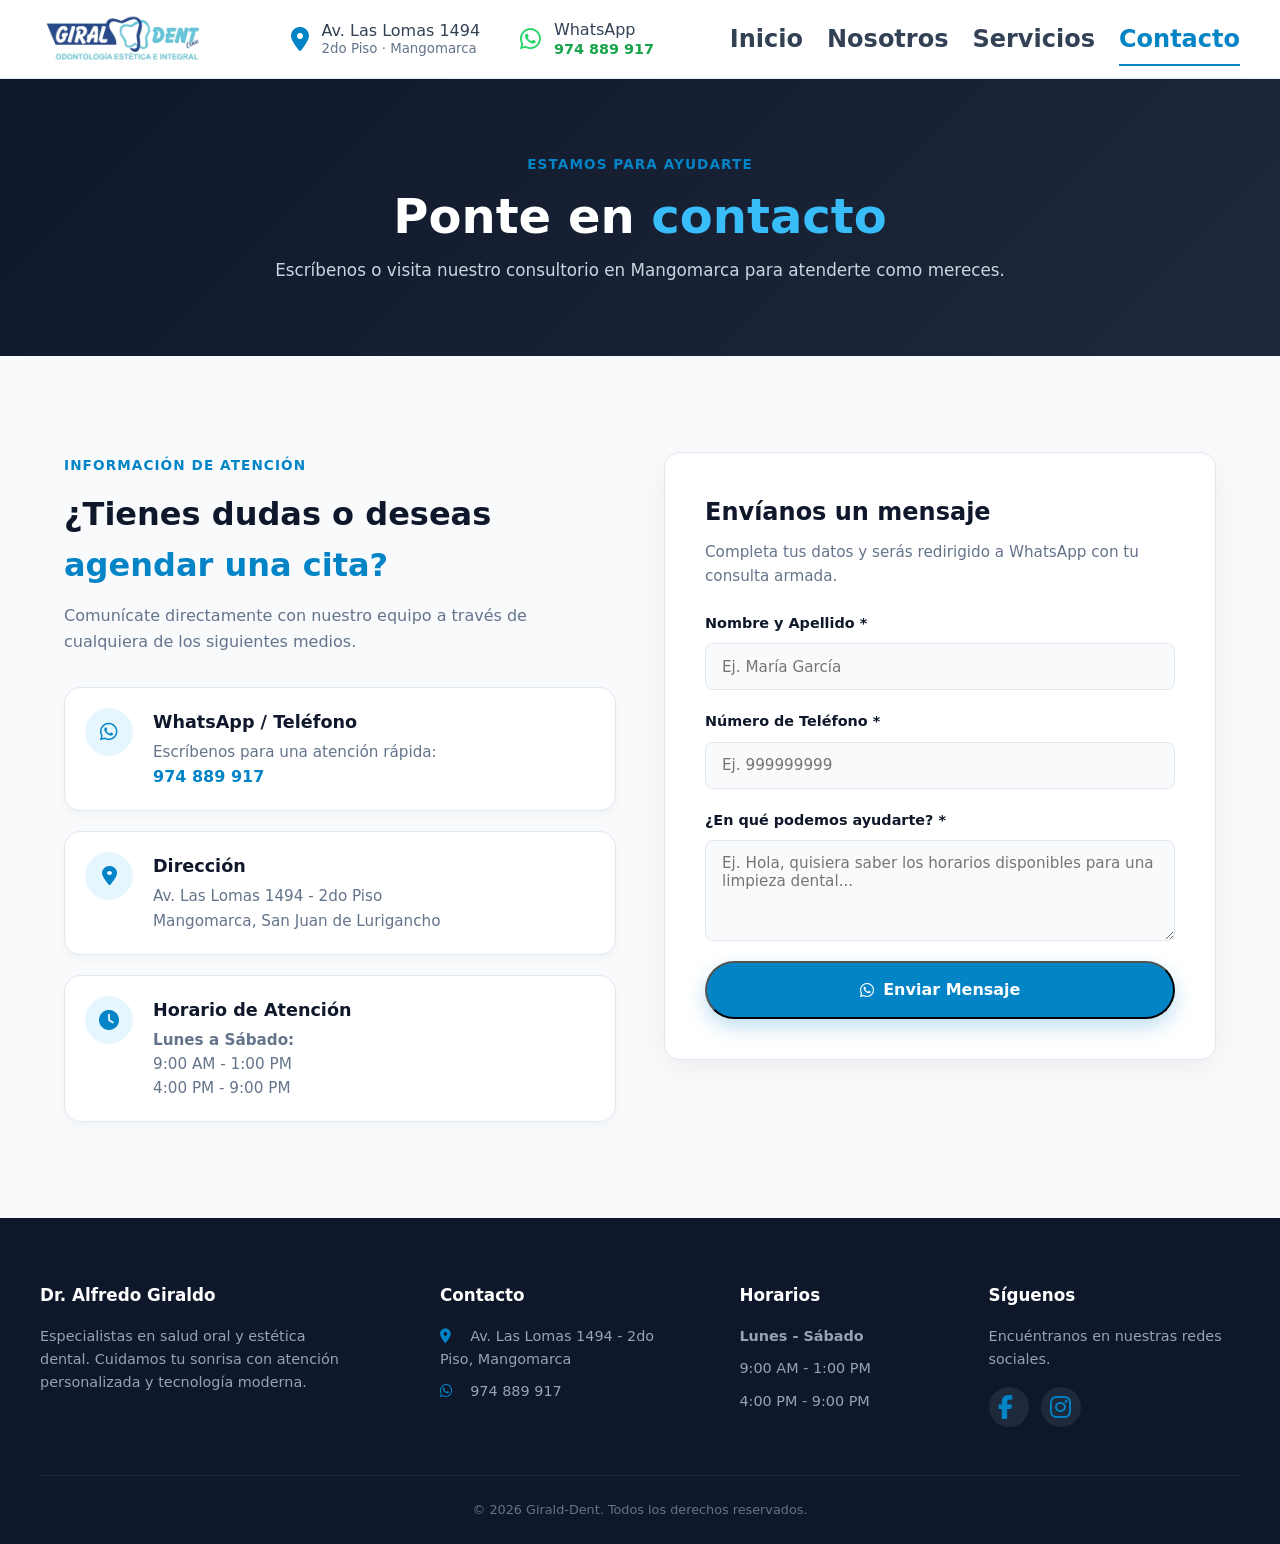
==== contacto.html @ 97fb59e5 "agregar contacto" ====
<!DOCTYPE html>
<html lang="es">
<head>
    <meta charset="UTF-8">
    <meta name="viewport" content="width=device-width, initial-scale=1.0">
    <meta
        name="description"
        content="Girald-Dent - Atención odontológica especializada, tratamientos dentales y estética dental en Mangomarca."
    >
    <title>Girald-Dent | Odontología Especializada</title>
    <link
        rel="stylesheet"
        href="https://cdnjs.cloudflare.com/ajax/libs/font-awesome/6.5.2/css/all.min.css"
    >
    <link rel="stylesheet" href="./css/styles.css">
    <link rel="stylesheet" href="./css/contacto.css">
    
</head>

<body>

<header class="navbar">
    <div class="nav-container">

        <a href="index.html" class="logo">
            <img
                src="./assets/img/logo.jpeg"
                alt="Girald-Dent Odontología"
            >
        </a>

        <div class="nav-contact">

            <a
                href="https://www.google.com/maps/search/?api=1&query=Av.+Las+Lomas+1494+Mangomarca"
                target="_blank"
                rel="noopener noreferrer"
                class="nav-contact-item"
            >
                <i class="fa-solid fa-location-dot"></i>

                <span>
                    Av. Las Lomas 1494
                    <small>2do Piso · Mangomarca</small>
                </span>
            </a>

            <a
                href="https://wa.me/51974889917"
                target="_blank"
                rel="noopener noreferrer"
                class="nav-contact-item whatsapp"
            >
                <i class="fa-brands fa-whatsapp"></i>

                <span>
                    WhatsApp
                    <strong>974 889 917</strong>
                </span>
            </a>

        </div>

        <nav class="nav-menu">
            <a href="index.html">Inicio</a>
            <a href="nosotros.html">Nosotros</a>
            <a href="servicios.html">Servicios</a>
            <a href="contacto.html" class="active">Contacto</a>
        </nav>

        <button
            class="menu-toggle"
            id="menu-toggle"
            aria-label="Abrir menú"
            aria-expanded="false"
        >
            <i class="fa-solid fa-bars"></i>
        </button>

    </div>
</header>

<main id="main-content">

    <!-- BANNER DE PÁGINA -->
    <section class="page-banner">
        <div class="banner-container">
            <span class="section-label">Estamos para ayudarte</span>
            <h1>Ponte en <span>contacto</span></h1>
            <p>Escríbenos o visita nuestro consultorio en Mangomarca para atenderte como mereces.</p>
        </div>
    </section>

    <!-- SECCIÓN DE CONTACTO -->
    <section class="contact-section section">
        <div class="contact-grid">
            
            <!-- COLUMNA IZQUIERDA: INFORMACIÓN DE CONTACTO -->
            <div class="contact-info">
                <span class="section-label">Información de Atención</span>
                <h2>¿Tienes dudas o deseas <span>agendar una cita?</span></h2>
                <p>Comunícate directamente con nuestro equipo a través de cualquiera de los siguientes medios.</p>

                <div class="contact-cards">
                    <div class="contact-card">
                        <div class="contact-icon">
                            <i class="fa-brands fa-whatsapp" aria-hidden="true"></i>
                        </div>
                        <div>
                            <h3>WhatsApp / Teléfono</h3>
                            <p>Escríbenos para una atención rápida:</p>
                            <a href="https://wa.me/51974889917" target="_blank" rel="noopener noreferrer" class="contact-link">974 889 917</a>
                        </div>
                    </div>

                    <div class="contact-card">
                        <div class="contact-icon">
                            <i class="fa-solid fa-location-dot" aria-hidden="true"></i>
                        </div>
                        <div>
                            <h3>Dirección</h3>
                            <p>Av. Las Lomas 1494 - 2do Piso</p>
                            <span class="contact-subtext">Mangomarca, San Juan de Lurigancho</span>
                        </div>
                    </div>

                    <div class="contact-card">
                        <div class="contact-icon">
                            <i class="fa-solid fa-clock" aria-hidden="true"></i>
                        </div>
                        <div>
                            <h3>Horario de Atención</h3>
                            <p><strong>Lunes a Sábado:</strong></p>
                            <p>9:00 AM - 1:00 PM</p>
                            <p>4:00 PM - 9:00 PM</p>
                        </div>
                    </div>
                </div>
            </div>

            <!-- COLUMNA DERECHA: FORMULARIO HACIA WHATSAPP -->
            <div class="contact-form-wrapper">
                <h3>Envíanos un mensaje</h3>
                <p>Completa tus datos y serás redirigido a WhatsApp con tu consulta armada.</p>

                <form id="whatsappForm" class="contact-form">
                    <div class="form-group">
                        <label for="userName">Nombre y Apellido *</label>
                        <input type="text" id="userName" name="userName" placeholder="Ej. María García" required>
                    </div>

                    <div class="form-group">
                        <label for="userPhone">Número de Teléfono *</label>
                        <input type="tel" id="userPhone" name="userPhone" placeholder="Ej. 999999999" required>
                    </div>

                    <div class="form-group">
                        <label for="userMessage">¿En qué podemos ayudarte? *</label>
                        <textarea id="userMessage" name="userMessage" rows="4" placeholder="Ej. Hola, quisiera saber los horarios disponibles para una limpieza dental..." required></textarea>
                    </div>

                    <button type="submit" class="btn btn-primary btn-block">
                        <i class="fa-brands fa-whatsapp" aria-hidden="true"></i>
                        Enviar Mensaje
                    </button>
                </form>
            </div>

        </div>
    </section>

</main>

<!-- =========================================================
     FOOTER
========================================================= -->

<footer class="footer">

    <div class="footer-container">


        <div class="footer-col footer-brand">

            <h3>Dr. Alfredo Giraldo</h3>

            <p>
                Especialistas en salud oral y estética dental.
                Cuidamos tu sonrisa con atención personalizada
                y tecnología moderna.
            </p>

        </div>


        <div class="footer-col">

            <h3>Contacto</h3>

            <a
                href="https://www.google.com/maps/search/?api=1&query=Av.+Las+Lomas+1494+Mangomarca"
                target="_blank"
                rel="noopener noreferrer"
            >
                <i class="fa-solid fa-location-dot"></i>
                Av. Las Lomas 1494 - 2do Piso, Mangomarca
            </a>

            <a
                href="https://wa.me/51974889917"
                target="_blank"
                rel="noopener noreferrer"
            >
                <i class="fa-brands fa-whatsapp"></i>
                 974 889 917
            </a>

        </div>


        <div class="footer-col">

            <h3>Horarios</h3>

            <p>
                <strong>Lunes - Sábado</strong>
            </p>

            <p>9:00 AM - 1:00 PM</p>
            <p>4:00 PM - 9:00 PM</p>

        </div>


        <div class="footer-col">

            <h3>Síguenos</h3>

            <p>
                Encuéntranos en nuestras redes sociales.
            </p>

            <div class="social-links">

                <a
                    href="https://www.facebook.com/Giraldentclinic"
                    target="_blank"
                    rel="noopener noreferrer"
                    aria-label="Facebook"
                >
                    <i class="fa-brands fa-facebook-f"></i>
                </a>

                <a
                    href="https://www.instagram.com/giral_dent/"
                    target="_blank"
                    rel="noopener noreferrer"
                    aria-label="Instagram"
                >
                    <i class="fa-brands fa-instagram"></i>
                </a>

            </div>

        </div>

    </div>


    <div class="footer-bottom">

        <p>
            © 2026 Girald-Dent. Todos los derechos reservados.
        </p>

    </div>

</footer>


<script src="./js/script.js"></script>

</body>
</html>
---- css/styles.css ----
/* =========================================================
   RESET
========================================================= */

* {
    margin: 0;
    padding: 0;
    box-sizing: border-box;
}

html {
    scroll-behavior: smooth;
}

body {
    font-family: "Segoe UI", system-ui, -apple-system, sans-serif;
    background: #f8fafc;
    color: #334155;
    line-height: 1.6;
}

img {
    width: 100%;
    display: block;
}

a {
    color: inherit;
    text-decoration: none;
}

button {
    font: inherit;
}


/* =========================================================
   VARIABLES
========================================================= */

:root {
    --primary: #0284c7;
    --primary-dark: #0369a1;
    --primary-light: #e0f2fe;

    --dark: #0f172a;
    --text: #334155;
    --muted: #64748b;

    --white: #ffffff;
    --background: #f8fafc;
    --border: #e2e8f0;

    --success: #16a34a;

    --radius: 16px;
    --transition: 0.3s ease;
}


/* =========================================================
   UTILIDADES
========================================================= */

.section {
    max-width: 1200px;
    margin: 0 auto;
    padding: 6rem 1.5rem;
}

.section-heading {
    max-width: 680px;
    margin: 0 auto 3.5rem;
    text-align: center;
}

.section-label {
    display: inline-block;
    color: var(--primary);
    font-size: 0.85rem;
    font-weight: 800;
    letter-spacing: 0.08em;
    text-transform: uppercase;
    margin-bottom: 0.75rem;
}

.section-heading h2,
.doctor-content h2,
.cta h2 {
    color: var(--dark);
    font-size: 2.5rem;
    line-height: 1.2;
    margin-bottom: 1rem;
}

.section-heading h2 span,
.doctor-content h2 span,
.cta h2 span {
    color: var(--primary);
}

.section-heading p {
    color: var(--muted);
    font-size: 1rem;
}


/* =========================================================
   NAVBAR
========================================================= */

.navbar {
    position: sticky;
    top: 0;
    z-index: 1000;

    background: rgba(255, 255, 255, 0.96);
    backdrop-filter: blur(12px);

    border-bottom: 1px solid var(--border);
}

.nav-container {
    max-width: 1400px;
    min-height: 78px;

    margin: 0 auto;
    padding: 0 2.5rem;

    display: flex;
    align-items: center;
    justify-content: space-between;

    gap: 2rem;
}

.logo {
    flex-shrink: 0;
}

.logo img {
    width: 175px;
    height: auto;
}


/* Contacto */

.nav-contact {
    display: flex;
    align-items: center;
    gap: 2.5rem;
}

.nav-contact-item {
    display: flex;
    align-items: center;
    gap: 0.8rem;

    font-size: 0.88 rem;
    color: var(--text);
}

.nav-contact-item > i {
    color: var(--primary);
    font-size: 1.5rem;
}

.nav-contact-item span {
    display: flex;
    flex-direction: column;
    line-height: 1.25;
}

.nav-contact-item small {
    color: var(--muted);
}

.nav-contact-item.whatsapp > i {
    color: #25d366;
}

.nav-contact-item.whatsapp strong {
    color: var(--success);
    font-size: 0.9rem;
}


/* Menu */

.nav-menu {
    display: flex;
    align-items: center;
    gap: 1.5rem;
}

.nav-menu a {
    position: relative;

    color: var(--text);
    font-weight: 600;
    font-size: 1.5rem;

    transition: color var(--transition);
}

.nav-menu a::after {
    content: "";

    position: absolute;
    left: 0;
    bottom: -8px;

    width: 0;
    height: 2px;

    background: var(--primary);

    transition: width var(--transition);
}

.nav-menu a:hover,
.nav-menu a.active {
    color: var(--primary);
}

.nav-menu a:hover::after,
.nav-menu a.active::after {
    width: 100%;
}


/* Hamburguesa */

.menu-toggle {
    display: none;

    border: none;
    background: transparent;

    color: var(--dark);
    font-size: 1.5rem;

    cursor: pointer;
}


/* =========================================================
   BOTONES
========================================================= */

.btn {
    display: inline-flex;
    align-items: center;
    justify-content: center;
    gap: 0.6rem;

    padding: 0.85rem 1.5rem;

    border-radius: 50px;

    font-weight: 700;

    transition: all var(--transition);
}

.btn-primary {
    background: var(--primary);
    color: var(--white);

    box-shadow: 0 8px 20px rgba(2, 132, 199, 0.25);
}

.btn-primary:hover {
    background: var(--primary-dark);
    transform: translateY(-2px);
}

.btn-secondary {
    color: var(--white);
    border: 1px solid rgba(255, 255, 255, 0.45);
    background: rgba(255, 255, 255, 0.12);
    backdrop-filter: blur(8px);
}

.btn-secondary:hover {
    background: var(--white);
    color: var(--dark);
}

.btn-white {
    background: var(--white);
    color: var(--primary);
}

.btn-white:hover {
    transform: translateY(-2px);
    box-shadow: 0 10px 25px rgba(0, 0, 0, 0.15);
}


/* =========================================================
   HERO
========================================================= */

.hero {
    position: relative;

    min-height: 650px;

    display: flex;
    align-items: center;

    background-image: url("../assets/img/hero.jpeg");
    background-size: cover;
    background-position: center;
}

.hero-overlay {
    position: absolute;
    inset: 0;

    background:
        linear-gradient(
            90deg,
            rgba(15, 23, 42, 0.94) 0%,
            rgba(15, 23, 42, 0.82) 45%,
            rgba(2, 132, 199, 0.45) 100%
        );
}

.hero-container {
    position: relative;
    z-index: 2;

    width: 100%;
    max-width: 1200px;

    margin: 0 auto;
    padding: 5rem 1.5rem;

    display: grid;
    grid-template-columns: 1fr 0.9fr;

    align-items: center;
    gap: 4rem;
}


/* Hero texto */

.hero-content {
    max-width: 600px;
}

.hero-badge {
    display: inline-flex;
    align-items: center;
    gap: 0.5rem;

    padding: 0.5rem 0.9rem;

    margin-bottom: 1.25rem;

    border: 1px solid rgba(255, 255, 255, 0.25);
    border-radius: 50px;

    color: #bae6fd;

    background: rgba(255, 255, 255, 0.08);

    font-size: 0.75rem;
    font-weight: 700;
    letter-spacing: 0.08em;
}

.hero-content h1 {
    color: var(--white);

    font-size: clamp(2.5rem, 5vw, 4rem);
    line-height: 1.1;

    margin-bottom: 1.5rem;
}

.hero-content h1 span {
    color: #38bdf8;
}

.hero-content > p {
    max-width: 560px;

    color: #e2e8f0;

    font-size: 1.1rem;

    margin-bottom: 2rem;
}

.hero-buttons {
    display: flex;
    flex-wrap: wrap;
    gap: 1rem;
}

.hero-trust {
    display: flex;
    flex-wrap: wrap;
    gap: 1.5rem;

    margin-top: 2rem;

    color: #cbd5e1;

    font-size: 0.9rem;
}

.hero-trust div {
    display: flex;
    align-items: center;
    gap: 0.45rem;
}

.hero-trust i {
    color: #38bdf8;
}


/* Imagen */

.hero-image {
    display: flex;
    justify-content: center;
}

.hero-image-card {
    position: relative;

    width: 100%;
    max-width: 500px;
}

.hero-image-card img {
    height: 500px;

    object-fit: cover;

    border-radius: 24px;

    border: 4px solid rgba(255, 255, 255, 0.2);

    box-shadow: 0 25px 50px rgba(0, 0, 0, 0.3);
}

.hero-image-info {
    position: absolute;

    left: 20px;
    right: 20px;
    bottom: 20px;

    display: flex;
    align-items: center;
    gap: 0.8rem;

    padding: 1rem;

    border-radius: 14px;

    color: var(--white);

    background: rgba(15, 23, 42, 0.82);
    backdrop-filter: blur(10px);
}

.hero-image-info > i {
    color: #38bdf8;
    font-size: 1.5rem;
}

.hero-image-info div {
    display: flex;
    flex-direction: column;
}

.hero-image-info strong {
    font-size: 0.9rem;
}

.hero-image-info span {
    color: #cbd5e1;
    font-size: 0.75rem;
}


/* =========================================================
   FEATURES
========================================================= */

.features {
    padding-bottom: 2rem;
}

.features-grid {
    display: grid;

    grid-template-columns: repeat(3, 1fr);

    gap: 1.5rem;
}

.feature-card {
    padding: 2rem;

    background: var(--white);

    border: 1px solid var(--border);
    border-radius: var(--radius);

    transition: all var(--transition);
}

.feature-card:hover {
    transform: translateY(-6px);

    border-color: #bae6fd;

    box-shadow: 0 15px 30px rgba(15, 23, 42, 0.08);
}

.feature-icon {
    width: 58px;
    height: 58px;

    display: flex;
    align-items: center;
    justify-content: center;

    margin-bottom: 1.25rem;

    border-radius: 14px;

    background: var(--primary-light);
    color: var(--primary);

    font-size: 1.5rem;

    transition: all var(--transition);
}

.feature-card:hover .feature-icon {
    background: var(--primary);
    color: var(--white);
}

.feature-card h3 {
    color: var(--dark);

    font-size: 1.2rem;

    margin-bottom: 0.6rem;
}

.feature-card p {
    color: var(--muted);
    font-size: 0.95rem;
}


/* =========================================================
   TRATAMIENTOS
========================================================= */

.treatments {
    background: var(--white);
    max-width: none;

    padding-left: max(1.5rem, calc((100vw - 1200px) / 2));
    padding-right: max(1.5rem, calc((100vw - 1200px) / 2));
}

.treatments-grid {
    display: grid;

    grid-template-columns: repeat(2, 1fr);

    gap: 1.25rem;
}

.treatment-card {
    display: flex;
    gap: 1.25rem;

    padding: 1.75rem;

    border: 1px solid var(--border);
    border-radius: var(--radius);

    transition: all var(--transition);
}

.treatment-card:hover {
    border-color: #bae6fd;
    transform: translateY(-4px);

    box-shadow: 0 12px 25px rgba(15, 23, 42, 0.06);
}

.treatment-icon {
    flex-shrink: 0;

    width: 55px;
    height: 55px;

    display: flex;
    align-items: center;
    justify-content: center;

    border-radius: 14px;

    background: var(--primary-light);
    color: var(--primary);

    font-size: 1.3rem;
}

.treatment-card h3 {
    color: var(--dark);
    margin-bottom: 0.4rem;
}

.treatment-card p {
    color: var(--muted);
    font-size: 0.9rem;

    margin-bottom: 0.8rem;
}

.treatment-card a {
    display: inline-flex;
    align-items: center;
    gap: 0.4rem;

    color: var(--primary);

    font-size: 0.85rem;
    font-weight: 700;
}

.treatment-card a:hover {
    color: var(--primary-dark);
}


/* =========================================================
   DOCTOR
========================================================= */

.doctor {
    background: var(--background);
    max-width: none;

    padding-left: max(1.5rem, calc((100vw - 1200px) / 2));
    padding-right: max(1.5rem, calc((100vw - 1200px) / 2));
}

.doctor-container {
    display: grid;

    grid-template-columns: 0.9fr 1fr;

    align-items: center;

    gap: 5rem;

    max-width: 1200px;
    margin: 0 auto;
}

.doctor-image img {
    height: 500px;

    object-fit: cover;

    border-radius: 24px;

    box-shadow: 0 20px 40px rgba(15, 23, 42, 0.12);
}

.doctor-content h2 {
    font-size: 3rem;
}

.doctor-intro {
    color: var(--muted);

    font-size: 1.05rem;

    margin-bottom: 1.5rem;
}

.doctor-features {
    display: flex;
    flex-direction: column;
    gap: 0.8rem;

    margin-bottom: 2rem;
}

.doctor-features div {
    display: flex;
    align-items: center;
    gap: 0.6rem;

    color: var(--text);

    font-weight: 600;
}

.doctor-features i {
    color: var(--success);
}


/* =========================================================
   CTA
========================================================= */

.cta {
    background:
        linear-gradient(
            135deg,
            var(--primary-dark),
            var(--primary)
        );

    color: var(--white);

    padding: 4rem 1.5rem;
}

.cta-container {
    max-width: 1200px;

    margin: 0 auto;

    display: flex;
    align-items: center;
    justify-content: space-between;

    gap: 2rem;
}

.cta .section-label {
    color: #bae6fd;
}

.cta h2 {
    color: var(--white);
    margin-bottom: 0.75rem;
}

.cta h2 span {
    color: #bae6fd;
}

.cta p {
    color: #e0f2fe;
}

/* =========================================================
   PÁGINAS INTERNAS (BANNER)
========================================================= */

.page-banner {
    background: linear-gradient(135deg, var(--dark) 0%, #1e293b 100%);
    color: var(--white);
    padding: 4.5rem 1.5rem;
    text-align: center;
}

.banner-container {
    max-width: 800px;
    margin: 0 auto;
}

.page-banner h1 {
    font-size: clamp(2rem, 4vw, 3rem);
    line-height: 1.2;
    margin-bottom: 0.75rem;
}

.page-banner h1 span {
    color: #38bdf8;
}

.page-banner p {
    color: #cbd5e1;
    font-size: 1.05rem;
}

/* =========================================================
   FOOTER
========================================================= */

.footer {
    background: var(--dark);

    color: #94a3b8;

    padding: 4rem 1.5rem 1.5rem;
}

.footer-container {
    max-width: 1200px;

    margin: 0 auto 3rem;

    display: grid;

    grid-template-columns: 1.4fr 1fr 0.8fr 1fr;

    gap: 3rem;
}

.footer-col h3 {
    color: var(--white);

    font-size: 1.05rem;

    margin-bottom: 1rem;
}

.footer-col p,
.footer-col a {
    display: block;

    color: #94a3b8;

    font-size: 0.9rem;

    line-height: 1.6;

    margin-bottom: 0.6rem;
}

.footer-col a {
    transition: color var(--transition);
}

.footer-col a:hover {
    color: var(--white);
}

.footer-col a i {
    width: 20px;

    color: var(--primary);

    margin-right: 0.35rem;
}

.footer-brand p {
    max-width: 320px;
}


/* Redes */

.social-links {
    display: flex;
    gap: 0.75rem;

    margin-top: 1rem;
}

.social-links a {
    width: 40px;
    height: 40px;

    display: flex;
    align-items: center;
    justify-content: center;

    margin: 0;

    font-size: 1.5rem;

    padding-left: 4px;

    border-radius: 50%;

    background: #1e293b;
    color: var(--white);

    transition: all var(--transition);
}

.social-links a:hover {
    transform: translateY(-3px);
}


/* Footer bottom */

.footer-bottom {
    max-width: 1200px;

    margin: 0 auto;

    padding-top: 1.5rem;

    border-top: 1px solid #1e293b;

    text-align: center;

    color: #64748b;

    font-size: 0.8rem;
}


/* =========================================================
   TABLET
========================================================= */

@media (max-width: 1050px) {

    .nav-contact {
        display: none;
    }

    .nav-menu {
        margin-left: auto;
    }

    .hero-container {
        gap: 2.5rem;
    }

    .hero-content h1 {
        font-size: 3rem;
    }

    .footer-container {
        grid-template-columns: repeat(2, 1fr);
    }
}


/* =========================================================
   TABLET / MOBILE
========================================================= */

@media (max-width: 768px) {

    .section {
        padding-top: 4.5rem;
        padding-bottom: 4.5rem;
    }

    .section-heading h2 {
        font-size: 2rem;
    }


    /* NAVBAR */

    .nav-container {
        min-height: 70px;
    }

    .logo img {
        width: 150px;
    }

    .nav-menu {
        position: absolute;

        top: 70px;
        left: 0;
        right: 0;

        display: none;
        flex-direction: column;

        align-items: stretch;

        padding: 1rem 1.5rem;

        background: var(--white);

        border-bottom: 1px solid var(--border);

        box-shadow: 0 10px 25px rgba(15, 23, 42, 0.08);
    }

    .nav-menu.active {
        display: flex;
    }

    .nav-menu a {
        padding: 0.75rem 0;

        border-bottom: 1px solid var(--border);
    }

    .nav-menu a:last-child {
        border-bottom: none;
    }

    .nav-menu a::after {
        display: none;
    }

    .menu-toggle {
        display: block;
    }


    /* HERO */

    .hero {
        min-height: auto;
    }

    .hero-container {
        grid-template-columns: 1fr;

        padding-top: 4rem;
        padding-bottom: 4rem;
    }

    .hero-content {
        max-width: none;
    }

    .hero-content h1 {
        font-size: 2.7rem;
    }

    .hero-image-card {
        max-width: 600px;
    }

    .hero-image-card img {
        height: 400px;
    }


    /* FEATURES */

    .features-grid {
        grid-template-columns: 1fr;
    }


    /* TREATMENTS */

    .treatments-grid {
        grid-template-columns: 1fr;
    }


    /* DOCTOR */

    .doctor-container {
        grid-template-columns: 1fr;

        gap: 3rem;
    }

    .doctor-image img {
        height: 400px;
    }

    .doctor-content h2 {
        font-size: 2.5rem;
    }


    /* CTA */

    .cta-container {
        flex-direction: column;

        align-items: flex-start;
    }

}


/* =========================================================
   MOBILE
========================================================= */

@media (max-width: 480px) {

    .section {
        padding-left: 1rem;
        padding-right: 1rem;
    }

    .hero-container {
        padding-left: 1rem;
        padding-right: 1rem;
    }

    .hero-content h1 {
        font-size: 2.25rem;
    }

    .hero-content > p {
        font-size: 1rem;
    }

    .hero-buttons {
        flex-direction: column;
    }

    .hero-buttons .btn {
        width: 100%;
    }

    .hero-trust {
        flex-direction: column;
        gap: 0.7rem;
    }

    .hero-image-card img {
        height: 330px;
    }

    .hero-image-info {
        left: 12px;
        right: 12px;
        bottom: 12px;
    }

    .treatment-card {
        flex-direction: column;
    }

    .doctor-image img {
        height: 350px;
    }

    .footer-container {
        grid-template-columns: 1fr;
        gap: 2rem;
    }

}
---- css/contacto.css ----
/* =========================================================
   PÁGINA DE CONTACTO
========================================================= */

.contact-grid {
    display: grid;
    grid-template-columns: 1fr 1fr;
    gap: 3rem;
    align-items: start;
}

/* Columna Izquierda: Tarjetas de información */
.contact-info h2 {
    font-size: 2rem;
    color: var(--dark);
    margin-bottom: 0.75rem;
}

.contact-info h2 span {
    color: var(--primary);
}

.contact-info > p {
    color: var(--muted);
    margin-bottom: 2rem;
}

.contact-cards {
    display: flex;
    flex-direction: column;
    gap: 1.25rem;
}

.contact-card {
    display: flex;
    align-items: flex-start;
    gap: 1.25rem;
    padding: 1.25rem;
    background-color: var(--white);
    border: 1px solid var(--border);
    border-radius: var(--radius);
    box-shadow: 0 4px 12px rgba(0, 0, 0, 0.03);
}

.contact-icon {
    width: 48px;
    height: 48px;
    background-color: rgba(14, 165, 233, 0.1);
    color: var(--primary);
    border-radius: 50%;
    display: flex;
    align-items: center;
    justify-content: center;
    font-size: 1.25rem;
    flex-shrink: 0;
}

.contact-card h3 {
    font-size: 1.1rem;
    color: var(--dark);
    margin-bottom: 0.25rem;
}

.contact-card p, 
.contact-subtext {
    color: var(--muted);
    font-size: 0.95rem;
    margin: 0;
}

.contact-link {
    color: var(--primary);
    font-weight: 600;
    text-decoration: none;
}

.contact-link:hover {
    text-decoration: underline;
}

/* Columna Derecha: Formulario */
.contact-form-wrapper {
    background-color: var(--white);
    padding: 2.5rem;
    border-radius: var(--radius);
    border: 1px solid var(--border);
    box-shadow: 0 10px 30px rgba(0, 0, 0, 0.05);
}

.contact-form-wrapper h3 {
    font-size: 1.5rem;
    color: var(--dark);
    margin-bottom: 0.5rem;
}

.contact-form-wrapper > p {
    color: var(--muted);
    font-size: 0.95rem;
    margin-bottom: 1.5rem;
}

.form-group {
    display: flex;
    flex-direction: column;
    gap: 0.5rem;
    margin-bottom: 1.25rem;
}

.form-group label {
    font-size: 0.9rem;
    font-weight: 600;
    color: var(--dark);
}

.form-group input,
.form-group textarea {
    width: 100%;
    padding: 0.85rem 1rem;
    border: 1px solid var(--border);
    border-radius: 8px;
    font-family: inherit;
    font-size: 0.95rem;
    color: var(--dark);
    background-color: #f8fafc;
    transition: border-color 0.2s ease, box-shadow 0.2s ease;
}

.form-group input:focus,
.form-group textarea:focus {
    outline: none;
    border-color: var(--primary);
    box-shadow: 0 0 0 3px rgba(14, 165, 233, 0.15);
    background-color: var(--white);
}

.btn-block {
    width: 100%;
    justify-content: center;
    padding: 0.9rem;
    font-size: 1rem;
}

/* Responsive para dispositivos móviles */
@media (max-width: 868px) {
    .contact-grid {
        grid-template-columns: 1fr;
        gap: 2.5rem;
    }

    .contact-form-wrapper {
        padding: 1.5rem;
    }
}
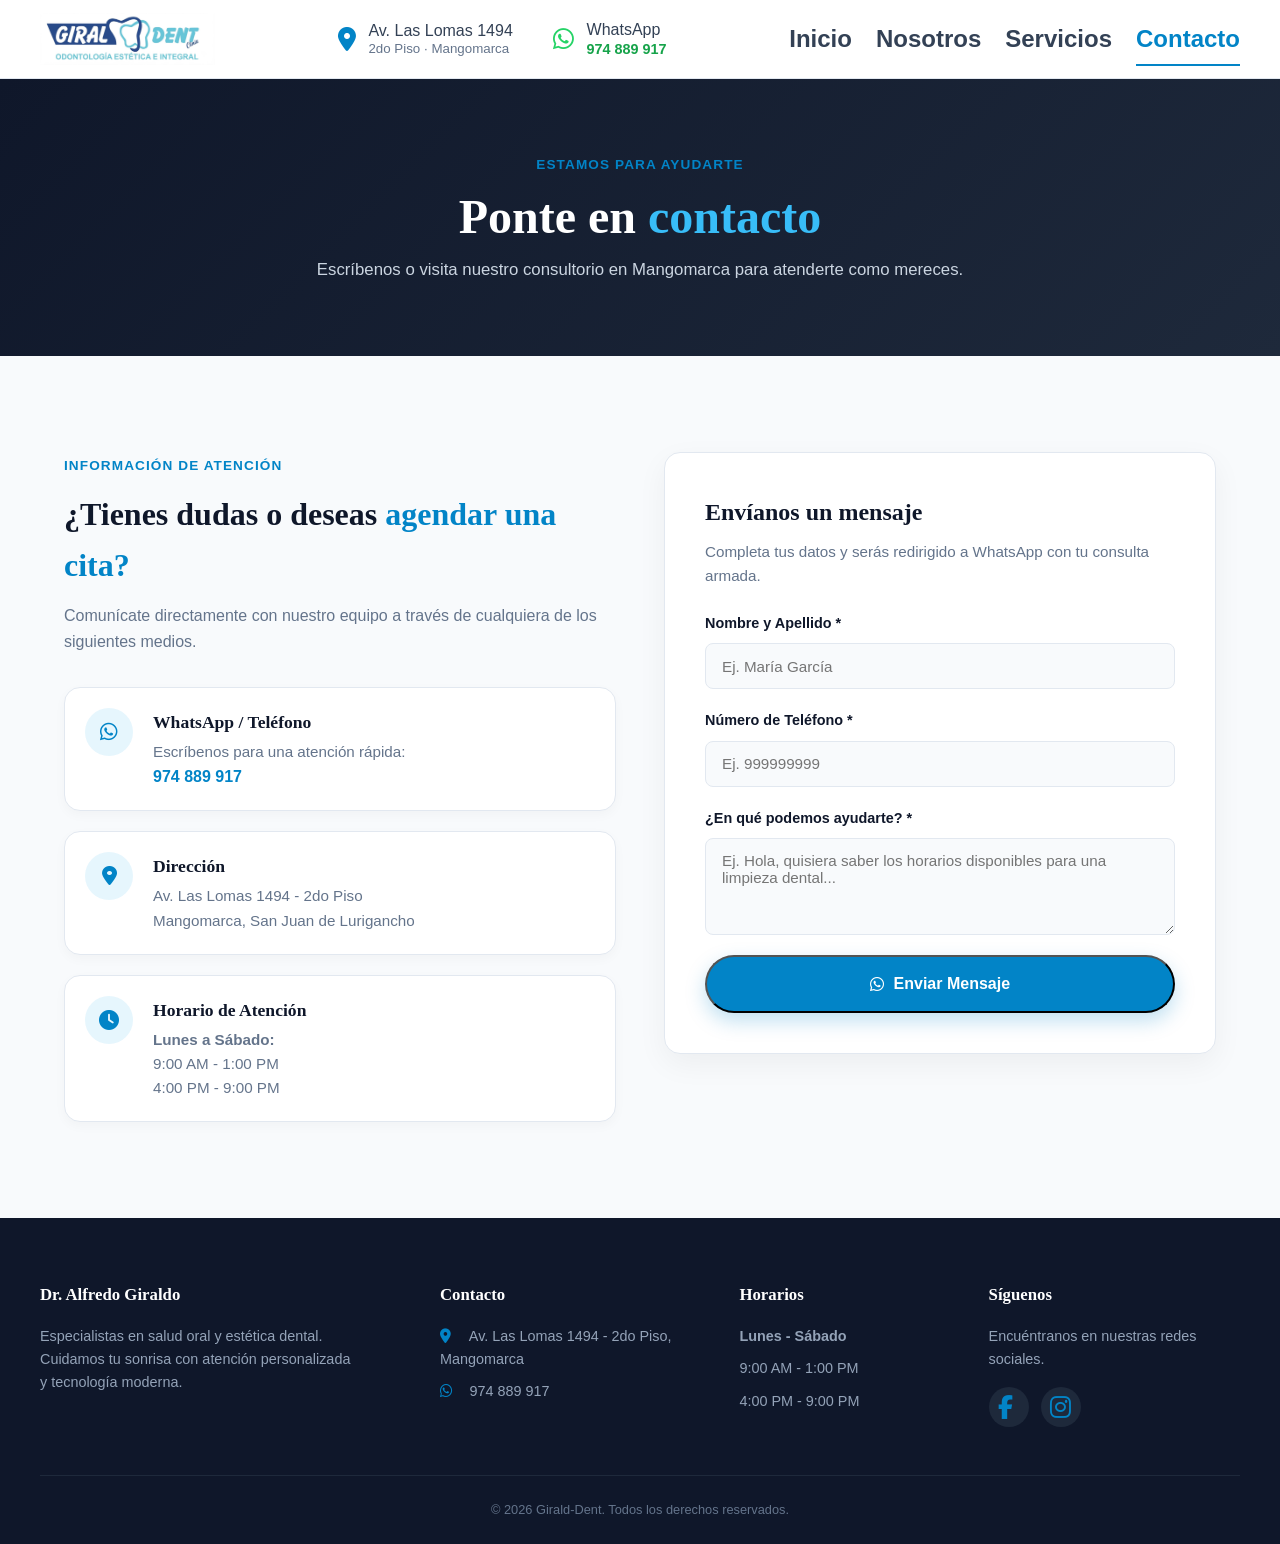
==== commit 63fdbbbf: "agregar etiquetas metas" ====
--- a/contacto.html
+++ b/contacto.html
@@ -7,7 +7,26 @@
         name="description"
         content="Girald-Dent - Atención odontológica especializada, tratamientos dentales y estética dental en Mangomarca."
     >
-    <title>Girald-Dent | Odontología Especializada</title>
+    <title>Contacto y Citas | Girald-Dent Odontología</title>
+
+    <meta name="description" content="Ponte en contacto con Girald-Dent. Revisa nuestra ubicación, teléfonos y horarios de atención para agendar tu consulta dental.">
+    <meta name="keywords" content="dentista, odontología, clínica dental, ortodoncia, diseño de sonrisa, blanqueamiento dental, implantes dentales, [Tu Ciudad]">
+    <meta name="author" content="Girald-Dent Odontología">
+    <meta name="robots" content="index, follow">
+
+    <link rel="icon" type="image/png" href="./assets/img/icons/icon.png">
+
+    <meta property="og:type" content="website">
+    <meta property="og:title" content="Girald-Dent Odontología | Cuidamos Tu Sonrisa">
+    <meta property="og:description" content="Especialistas en salud y estética dental. Consulta nuestros tratamientos y agenda tu cita.">
+
+    <meta property="og:image" content="./assets/img/logo.jpeg">
+    <meta property="og:site_name" content="Girald-Dent Odontología">
+
+    <meta name="twitter:card" content="summary_large_image">
+    <meta name="twitter:title" content="Girald-Dent Odontología | Cuidamos Tu Sonrisa">
+    <meta name="twitter:description" content="Especialistas en salud y estética dental. Consulta nuestros tratamientos y agenda tu cita.">
+    <meta name="twitter:image" content="./assets/img/logo.jpeg">
     <link
         rel="stylesheet"
         href="https://cdnjs.cloudflare.com/ajax/libs/font-awesome/6.5.2/css/all.min.css"
@@ -61,7 +80,7 @@
 
         </div>
 
-        <nav class="nav-menu">
+        <nav class="nav-menu" id="nav-menu">
             <a href="index.html">Inicio</a>
             <a href="nosotros.html">Nosotros</a>
             <a href="servicios.html">Servicios</a>
--- a/css/styles.css
+++ b/css/styles.css
@@ -13,11 +13,14 @@
 }
 
 body {
-    font-family: "Segoe UI", system-ui, -apple-system, sans-serif;
+    font-family: var(--font-body);
     background: #f8fafc;
     color: #334155;
     line-height: 1.6;
 }
+h1, h2, h3, h4, h5, h6 {
+    font-family: var(--font-heading);
+}
 
 img {
     width: 100%;
@@ -32,7 +35,31 @@
 button {
     font: inherit;
 }
-
+/* =========================================================
+   FUENTES LOCALES
+========================================================= */
+
+@font-face {
+    font-family: 'Playfair Display';
+    font-style: normal;
+    font-weight: 700;
+    font-display: swap; /* Evita que el texto sea invisible mientras carga */
+    src: url('../assets/fonts/PlayfairDisplay-Italic-VariableFont_wght.ttf') format('ttf');
+}
+@font-face {
+    font-family: 'Plus Jakarta Sans';
+    font-style: normal;
+    font-weight: 400;
+    font-display: swap;
+    src: url('../assets/fonts/PlusJakartaSans-Italic-VariableFont_wght.ttf') format('ttf');
+}
+@font-face {
+    font-family: 'Plus Jakarta Sans';
+    font-style: normal;
+    font-weight: 600;
+    font-display: swap;
+    src: url('../assets/fonts/PlusJakartaSans-Italic-VariableFont_wght.ttf') format('ttf');
+}
 
 /* =========================================================
    VARIABLES
@@ -55,6 +82,9 @@
 
     --radius: 16px;
     --transition: 0.3s ease;
+
+    --font-heading: 'Playfair Display', Georgia, serif;
+    --font-body: 'Plus Jakarta Sans', Arial, sans-serif;
 }
 
 
@@ -921,19 +951,73 @@
 
 
 /* =========================================================
-   TABLET
+   TABLET Y MÓVIL (Desde 1050px hacia abajo)
 ========================================================= */
 
 @media (max-width: 1050px) {
 
+    /* Ocultar datos de contacto de la barra superior */
     .nav-contact {
         display: none;
     }
 
+    /* Activar el botón hamburguesa */
+    .menu-toggle {
+        display: block; 
+        background: none;
+        border: none;
+        font-size: 1.5rem;
+        color: var(--dark);
+        cursor: pointer;
+        padding: 0.5rem;
+        margin-left: auto;
+    }
+
+    /* Convertir el menú en desplegable */
     .nav-menu {
-        margin-left: auto;
-    }
-
+        display: none; 
+        position: absolute;
+        top: 100%;
+        left: 0;
+        width: 100%;
+        background-color: rgba(255, 255, 255, 0.85);
+        backdrop-filter: blur(8px);
+        -webkit-backdrop-filter: blur(8px);
+        flex-direction: column;
+        padding: 1rem 1.5rem;
+        box-shadow: 0 10px 25px rgba(0, 0, 0, 0.1);
+        border-bottom: 1px solid var(--border);
+        z-index: 100;
+       
+    }
+
+    /* Estado activo inyectado por JS */
+    .nav-menu.active {
+        display: flex !important;
+
+    }
+
+    .nav-menu a {
+       padding: 0.75rem 0;
+        border-bottom: 1px solid var(--border);
+        opacity: 0;
+        transform: translateX(-10px);
+        transition: opacity 0.3s ease, transform 0.3s ease;
+    }
+
+    .nav-menu a:last-child {
+        border-bottom: none;
+    }
+    .nav-menu.active a {
+        opacity: 1;
+        transform: translateX(0);
+    }
+
+    .nav-menu a::after {
+        display: none;
+    }
+
+    /* Ajustes generales del layout */
     .hero-container {
         gap: 2.5rem;
     }
@@ -949,7 +1033,7 @@
 
 
 /* =========================================================
-   TABLET / MOBILE
+   MÓVIL (768px hacia abajo)
 ========================================================= */
 
 @media (max-width: 768px) {
@@ -963,9 +1047,7 @@
         font-size: 2rem;
     }
 
-
-    /* NAVBAR */
-
+    /* NAVBAR AJUSTES MÓVIL */
     .nav-container {
         min-height: 70px;
     }
@@ -974,59 +1056,13 @@
         width: 150px;
     }
 
-    .nav-menu {
-        position: absolute;
-
-        top: 70px;
-        left: 0;
-        right: 0;
-
-        display: none;
-        flex-direction: column;
-
-        align-items: stretch;
-
-        padding: 1rem 1.5rem;
-
-        background: var(--white);
-
-        border-bottom: 1px solid var(--border);
-
-        box-shadow: 0 10px 25px rgba(15, 23, 42, 0.08);
-    }
-
-    .nav-menu.active {
-        display: flex;
-    }
-
-    .nav-menu a {
-        padding: 0.75rem 0;
-
-        border-bottom: 1px solid var(--border);
-    }
-
-    .nav-menu a:last-child {
-        border-bottom: none;
-    }
-
-    .nav-menu a::after {
-        display: none;
-    }
-
-    .menu-toggle {
-        display: block;
-    }
-
-
     /* HERO */
-
     .hero {
         min-height: auto;
     }
 
     .hero-container {
         grid-template-columns: 1fr;
-
         padding-top: 4rem;
         padding-bottom: 4rem;
     }
@@ -1047,26 +1083,15 @@
         height: 400px;
     }
 
-
-    /* FEATURES */
-
-    .features-grid {
-        grid-template-columns: 1fr;
-    }
-
-
-    /* TREATMENTS */
-
+    /* FEATURES & TREATMENTS */
+    .features-grid,
     .treatments-grid {
         grid-template-columns: 1fr;
     }
 
-
     /* DOCTOR */
-
     .doctor-container {
         grid-template-columns: 1fr;
-
         gap: 3rem;
     }
 
@@ -1078,77 +1103,9 @@
         font-size: 2.5rem;
     }
 
-
     /* CTA */
-
     .cta-container {
         flex-direction: column;
-
         align-items: flex-start;
     }
-
-}
-
-
-/* =========================================================
-   MOBILE
-========================================================= */
-
-@media (max-width: 480px) {
-
-    .section {
-        padding-left: 1rem;
-        padding-right: 1rem;
-    }
-
-    .hero-container {
-        padding-left: 1rem;
-        padding-right: 1rem;
-    }
-
-    .hero-content h1 {
-        font-size: 2.25rem;
-    }
-
-    .hero-content > p {
-        font-size: 1rem;
-    }
-
-    .hero-buttons {
-        flex-direction: column;
-    }
-
-    .hero-buttons .btn {
-        width: 100%;
-    }
-
-    .hero-trust {
-        flex-direction: column;
-        gap: 0.7rem;
-    }
-
-    .hero-image-card img {
-        height: 330px;
-    }
-
-    .hero-image-info {
-        left: 12px;
-        right: 12px;
-        bottom: 12px;
-    }
-
-    .treatment-card {
-        flex-direction: column;
-    }
-
-    .doctor-image img {
-        height: 350px;
-    }
-
-    .footer-container {
-        grid-template-columns: 1fr;
-        gap: 2rem;
-    }
-
-}
-
+}
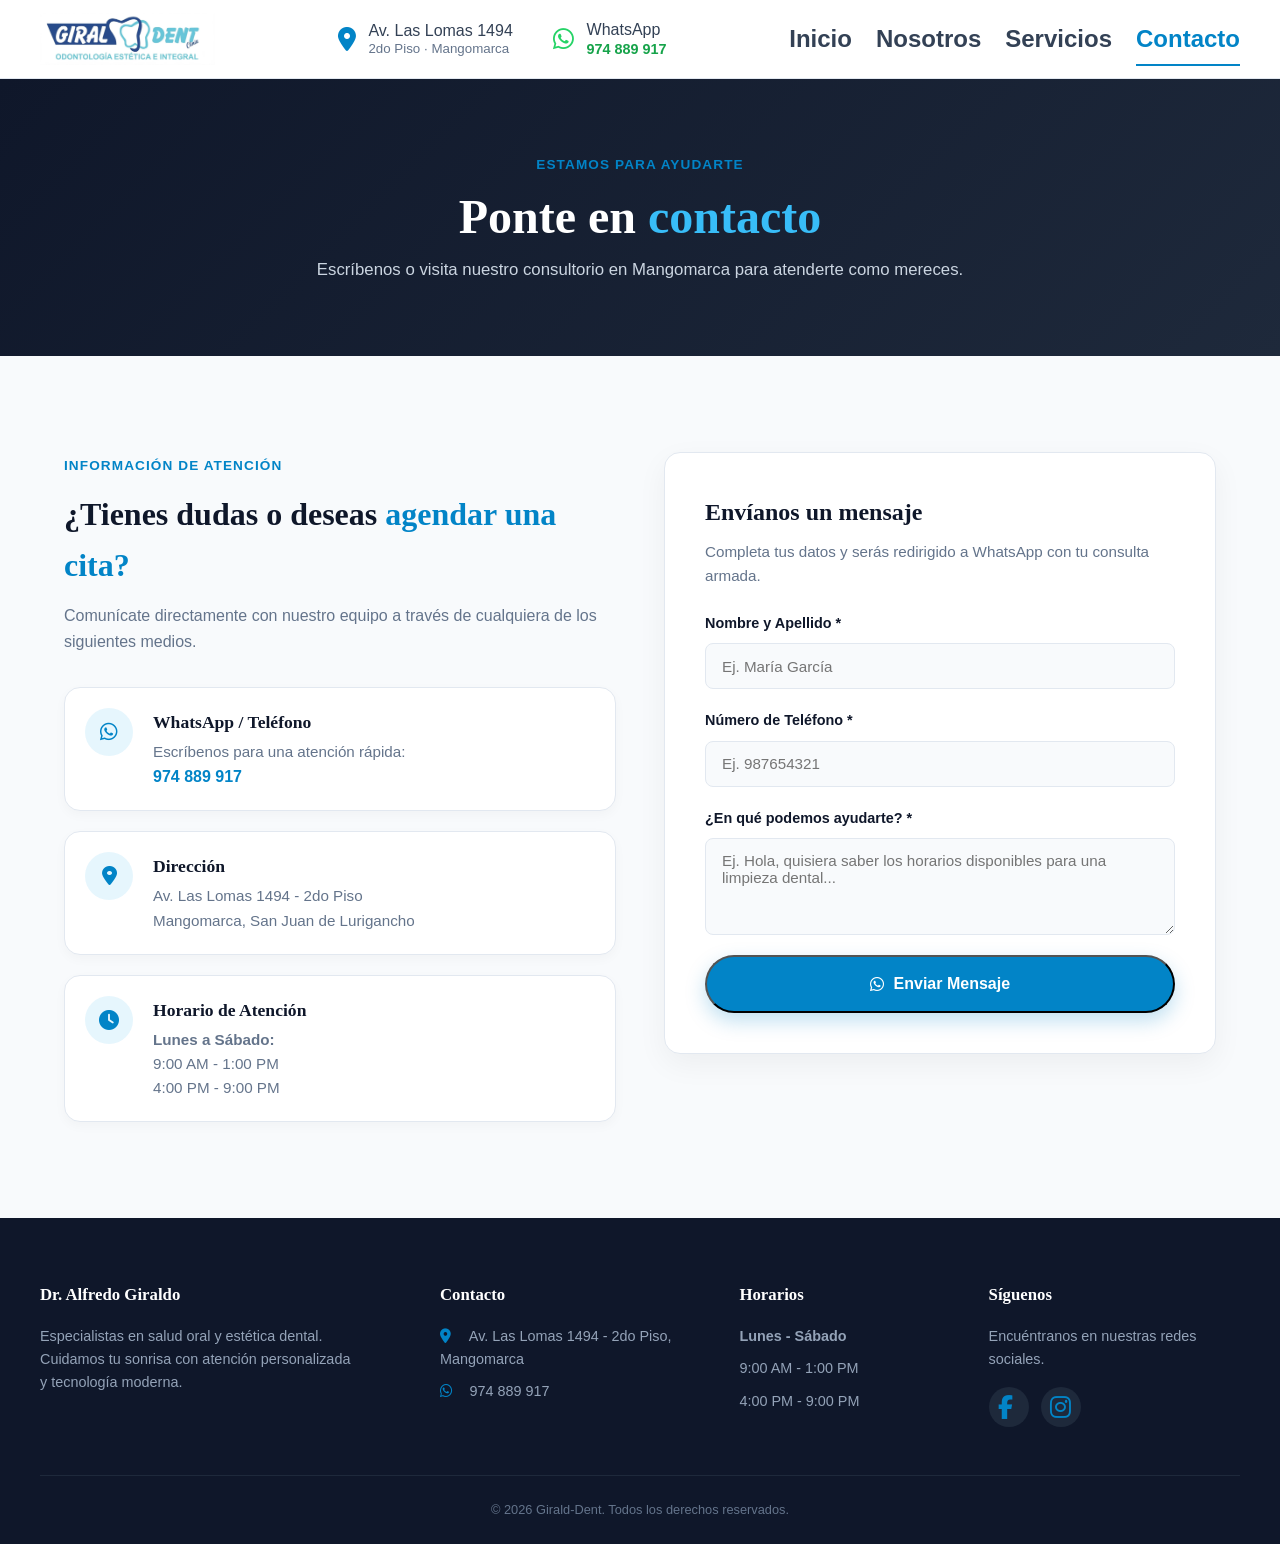
==== commit 49d6fbb9: "feat: proyecto listo para produccion" ====
--- a/contacto.html
+++ b/contacto.html
@@ -3,53 +3,35 @@
 <head>
     <meta charset="UTF-8">
     <meta name="viewport" content="width=device-width, initial-scale=1.0">
-    <meta
-        name="description"
-        content="Girald-Dent - Atención odontológica especializada, tratamientos dentales y estética dental en Mangomarca."
-    >
-    <title>Contacto y Citas | Girald-Dent Odontología</title>
-
-    <meta name="description" content="Ponte en contacto con Girald-Dent. Revisa nuestra ubicación, teléfonos y horarios de atención para agendar tu consulta dental.">
-    <meta name="keywords" content="dentista, odontología, clínica dental, ortodoncia, diseño de sonrisa, blanqueamiento dental, implantes dentales, [Tu Ciudad]">
     <meta name="author" content="Girald-Dent Odontología">
     <meta name="robots" content="index, follow">
 
+    <title>Contacto y Citas | Girald-Dent Odontología</title>
+    <meta name="description" content="Ponte en contacto con Girald-Dent. Consulta nuestra ubicación en Mangomarca, horarios de atención, teléfonos y agenda tu consulta odontológica hoy mismo.">
+
     <link rel="icon" type="image/png" href="./assets/img/icons/icon.png">
 
     <meta property="og:type" content="website">
-    <meta property="og:title" content="Girald-Dent Odontología | Cuidamos Tu Sonrisa">
-    <meta property="og:description" content="Especialistas en salud y estética dental. Consulta nuestros tratamientos y agenda tu cita.">
-
-    <meta property="og:image" content="./assets/img/logo.jpeg">
+    <meta property="og:url" content="https://www.girald-dent.com/contacto.html">
+    <meta property="og:title" content="Contacto y Reserva de Citas | Girald-Dent">
+    <meta property="og:description" content="¿Necesitas atención odontológica en Mangomarca? Revisa nuestros horarios, teléfonos y ubicación para programar tu cita.">
+    <meta property="og:image" content="https://www.girald-dent.com/assets/img/logo.jpeg">
     <meta property="og:site_name" content="Girald-Dent Odontología">
 
-    <meta name="twitter:card" content="summary_large_image">
-    <meta name="twitter:title" content="Girald-Dent Odontología | Cuidamos Tu Sonrisa">
-    <meta name="twitter:description" content="Especialistas en salud y estética dental. Consulta nuestros tratamientos y agenda tu cita.">
-    <meta name="twitter:image" content="./assets/img/logo.jpeg">
-    <link
-        rel="stylesheet"
-        href="https://cdnjs.cloudflare.com/ajax/libs/font-awesome/6.5.2/css/all.min.css"
-    >
+    <link rel="stylesheet" href="https://cdnjs.cloudflare.com/ajax/libs/font-awesome/6.5.2/css/all.min.css">
     <link rel="stylesheet" href="./css/styles.css">
     <link rel="stylesheet" href="./css/contacto.css">
-    
 </head>
-
 <body>
-
 <header class="navbar">
     <div class="nav-container">
-
         <a href="index.html" class="logo">
             <img
-                src="./assets/img/logo.jpeg"
+                src="./assets/img/logo.webp"
                 alt="Girald-Dent Odontología"
             >
         </a>
-
         <div class="nav-contact">
-
             <a
                 href="https://www.google.com/maps/search/?api=1&query=Av.+Las+Lomas+1494+Mangomarca"
                 target="_blank"
@@ -63,7 +45,6 @@
                     <small>2do Piso · Mangomarca</small>
                 </span>
             </a>
-
             <a
                 href="https://wa.me/51974889917"
                 target="_blank"
@@ -71,22 +52,18 @@
                 class="nav-contact-item whatsapp"
             >
                 <i class="fa-brands fa-whatsapp"></i>
-
                 <span>
                     WhatsApp
                     <strong>974 889 917</strong>
                 </span>
             </a>
-
-        </div>
-
+        </div>
         <nav class="nav-menu" id="nav-menu">
             <a href="index.html">Inicio</a>
             <a href="nosotros.html">Nosotros</a>
             <a href="servicios.html">Servicios</a>
             <a href="contacto.html" class="active">Contacto</a>
         </nav>
-
         <button
             class="menu-toggle"
             id="menu-toggle"
@@ -95,13 +72,9 @@
         >
             <i class="fa-solid fa-bars"></i>
         </button>
-
     </div>
 </header>
-
 <main id="main-content">
-
-    <!-- BANNER DE PÁGINA -->
     <section class="page-banner">
         <div class="banner-container">
             <span class="section-label">Estamos para ayudarte</span>
@@ -109,17 +82,12 @@
             <p>Escríbenos o visita nuestro consultorio en Mangomarca para atenderte como mereces.</p>
         </div>
     </section>
-
-    <!-- SECCIÓN DE CONTACTO -->
     <section class="contact-section section">
-        <div class="contact-grid">
-            
-            <!-- COLUMNA IZQUIERDA: INFORMACIÓN DE CONTACTO -->
+        <div class="contact-grid">          
             <div class="contact-info">
                 <span class="section-label">Información de Atención</span>
                 <h2>¿Tienes dudas o deseas <span>agendar una cita?</span></h2>
                 <p>Comunícate directamente con nuestro equipo a través de cualquiera de los siguientes medios.</p>
-
                 <div class="contact-cards">
                     <div class="contact-card">
                         <div class="contact-icon">
@@ -131,7 +99,6 @@
                             <a href="https://wa.me/51974889917" target="_blank" rel="noopener noreferrer" class="contact-link">974 889 917</a>
                         </div>
                     </div>
-
                     <div class="contact-card">
                         <div class="contact-icon">
                             <i class="fa-solid fa-location-dot" aria-hidden="true"></i>
@@ -142,7 +109,6 @@
                             <span class="contact-subtext">Mangomarca, San Juan de Lurigancho</span>
                         </div>
                     </div>
-
                     <div class="contact-card">
                         <div class="contact-icon">
                             <i class="fa-solid fa-clock" aria-hidden="true"></i>
@@ -156,66 +122,70 @@
                     </div>
                 </div>
             </div>
-
-            <!-- COLUMNA DERECHA: FORMULARIO HACIA WHATSAPP -->
             <div class="contact-form-wrapper">
                 <h3>Envíanos un mensaje</h3>
                 <p>Completa tus datos y serás redirigido a WhatsApp con tu consulta armada.</p>
-
-                <form id="whatsappForm" class="contact-form">
+               <form id="whatsappForm" class="contact-form">
                     <div class="form-group">
                         <label for="userName">Nombre y Apellido *</label>
-                        <input type="text" id="userName" name="userName" placeholder="Ej. María García" required>
-                    </div>
-
+                        <input 
+                            type="text" 
+                            id="userName" 
+                            name="userName" 
+                            placeholder="Ej. María García" 
+                            autocomplete="name"
+                            minlength="3"
+                            maxlength="50"
+                            required>
+                    </div>
+                    
                     <div class="form-group">
                         <label for="userPhone">Número de Teléfono *</label>
-                        <input type="tel" id="userPhone" name="userPhone" placeholder="Ej. 999999999" required>
-                    </div>
-
+                        <input 
+                            type="tel" 
+                            id="userPhone" 
+                            name="userPhone" 
+                            placeholder="Ej. 987654321" 
+                            autocomplete="tel"
+                            pattern="[0-9]{9}"
+                            title="Por favor ingresa un número celular válido de 9 dígitos"
+                            required>
+                    </div>
+                    
                     <div class="form-group">
                         <label for="userMessage">¿En qué podemos ayudarte? *</label>
-                        <textarea id="userMessage" name="userMessage" rows="4" placeholder="Ej. Hola, quisiera saber los horarios disponibles para una limpieza dental..." required></textarea>
-                    </div>
-
+                        <textarea 
+                            id="userMessage" 
+                            name="userMessage" 
+                            rows="4" 
+                            placeholder="Ej. Hola, quisiera saber los horarios disponibles para una limpieza dental..." 
+                            minlength="10"
+                            maxlength="500"
+                            required></textarea>
+                    </div>
+                    
                     <button type="submit" class="btn btn-primary btn-block">
                         <i class="fa-brands fa-whatsapp" aria-hidden="true"></i>
                         Enviar Mensaje
                     </button>
                 </form>
             </div>
-
         </div>
     </section>
 
 </main>
-
-<!-- =========================================================
-     FOOTER
-========================================================= -->
-
 <footer class="footer">
-
     <div class="footer-container">
-
-
         <div class="footer-col footer-brand">
-
             <h3>Dr. Alfredo Giraldo</h3>
-
             <p>
                 Especialistas en salud oral y estética dental.
                 Cuidamos tu sonrisa con atención personalizada
                 y tecnología moderna.
             </p>
-
-        </div>
-
-
+        </div>
         <div class="footer-col">
-
             <h3>Contacto</h3>
-
             <a
                 href="https://www.google.com/maps/search/?api=1&query=Av.+Las+Lomas+1494+Mangomarca"
                 target="_blank"
@@ -224,7 +194,6 @@
                 <i class="fa-solid fa-location-dot"></i>
                 Av. Las Lomas 1494 - 2do Piso, Mangomarca
             </a>
-
             <a
                 href="https://wa.me/51974889917"
                 target="_blank"
@@ -233,34 +202,21 @@
                 <i class="fa-brands fa-whatsapp"></i>
                  974 889 917
             </a>
-
-        </div>
-
-
+        </div>
         <div class="footer-col">
-
             <h3>Horarios</h3>
-
             <p>
                 <strong>Lunes - Sábado</strong>
             </p>
-
             <p>9:00 AM - 1:00 PM</p>
             <p>4:00 PM - 9:00 PM</p>
-
-        </div>
-
-
+        </div>
         <div class="footer-col">
-
             <h3>Síguenos</h3>
-
             <p>
                 Encuéntranos en nuestras redes sociales.
             </p>
-
             <div class="social-links">
-
                 <a
                     href="https://www.facebook.com/Giraldentclinic"
                     target="_blank"
@@ -269,7 +225,6 @@
                 >
                     <i class="fa-brands fa-facebook-f"></i>
                 </a>
-
                 <a
                     href="https://www.instagram.com/giral_dent/"
                     target="_blank"
@@ -278,14 +233,9 @@
                 >
                     <i class="fa-brands fa-instagram"></i>
                 </a>
-
             </div>
-
-        </div>
-
+        </div>
     </div>
-
-
     <div class="footer-bottom">
 
         <p>
@@ -293,11 +243,7 @@
         </p>
 
     </div>
-
 </footer>
-
-
 <script src="./js/script.js"></script>
-
 </body>
-</html>
+</html>
--- a/css/styles.css
+++ b/css/styles.css
@@ -1,7 +1,3 @@
-/* =========================================================
-   RESET
-========================================================= */
-
 * {
     margin: 0;
     padding: 0;
@@ -35,9 +31,7 @@
 button {
     font: inherit;
 }
-/* =========================================================
-   FUENTES LOCALES
-========================================================= */
+
 
 @font-face {
     font-family: 'Playfair Display';
@@ -61,9 +55,6 @@
     src: url('../assets/fonts/PlusJakartaSans-Italic-VariableFont_wght.ttf') format('ttf');
 }
 
-/* =========================================================
-   VARIABLES
-========================================================= */
 
 :root {
     --primary: #0284c7;
@@ -87,10 +78,6 @@
     --font-body: 'Plus Jakarta Sans', Arial, sans-serif;
 }
 
-
-/* =========================================================
-   UTILIDADES
-========================================================= */
 
 .section {
     max-width: 1200px;
@@ -135,10 +122,6 @@
 }
 
 
-/* =========================================================
-   NAVBAR
-========================================================= */
-
 .navbar {
     position: sticky;
     top: 0;
@@ -174,8 +157,6 @@
 }
 
 
-/* Contacto */
-
 .nav-contact {
     display: flex;
     align-items: center;
@@ -215,9 +196,6 @@
     font-size: 0.9rem;
 }
 
-
-/* Menu */
-
 .nav-menu {
     display: flex;
     align-items: center;
@@ -259,9 +237,6 @@
     width: 100%;
 }
 
-
-/* Hamburguesa */
-
 .menu-toggle {
     display: none;
 
@@ -274,10 +249,6 @@
     cursor: pointer;
 }
 
-
-/* =========================================================
-   BOTONES
-========================================================= */
 
 .btn {
     display: inline-flex;
@@ -328,11 +299,6 @@
     box-shadow: 0 10px 25px rgba(0, 0, 0, 0.15);
 }
 
-
-/* =========================================================
-   HERO
-========================================================= */
-
 .hero {
     position: relative;
 
@@ -341,7 +307,7 @@
     display: flex;
     align-items: center;
 
-    background-image: url("../assets/img/hero.jpeg");
+    background-image: url("../assets/img/hero.webp");
     background-size: cover;
     background-position: center;
 }
@@ -377,8 +343,6 @@
 }
 
 
-/* Hero texto */
-
 .hero-content {
     max-width: 600px;
 }
@@ -455,9 +419,6 @@
     color: #38bdf8;
 }
 
-
-/* Imagen */
-
 .hero-image {
     display: flex;
     justify-content: center;
@@ -523,10 +484,6 @@
 }
 
 
-/* =========================================================
-   FEATURES
-========================================================= */
-
 .features {
     padding-bottom: 2rem;
 }
@@ -597,10 +554,6 @@
 }
 
 
-/* =========================================================
-   TRATAMIENTOS
-========================================================= */
-
 .treatments {
     background: var(--white);
     max-width: none;
@@ -682,10 +635,6 @@
 }
 
 
-/* =========================================================
-   DOCTOR
-========================================================= */
-
 .doctor {
     background: var(--background);
     max-width: none;
@@ -751,10 +700,6 @@
     color: var(--success);
 }
 
-
-/* =========================================================
-   CTA
-========================================================= */
 
 .cta {
     background:
@@ -798,9 +743,6 @@
     color: #e0f2fe;
 }
 
-/* =========================================================
-   PÁGINAS INTERNAS (BANNER)
-========================================================= */
 
 .page-banner {
     background: linear-gradient(135deg, var(--dark) 0%, #1e293b 100%);
@@ -829,9 +771,6 @@
     font-size: 1.05rem;
 }
 
-/* =========================================================
-   FOOTER
-========================================================= */
 
 .footer {
     background: var(--dark);
@@ -895,8 +834,6 @@
 }
 
 
-/* Redes */
-
 .social-links {
     display: flex;
     gap: 0.75rem;
@@ -931,8 +868,6 @@
 }
 
 
-/* Footer bottom */
-
 .footer-bottom {
     max-width: 1200px;
 
@@ -949,10 +884,6 @@
     font-size: 0.8rem;
 }
 
-
-/* =========================================================
-   TABLET Y MÓVIL (Desde 1050px hacia abajo)
-========================================================= */
 
 @media (max-width: 1050px) {
 
@@ -973,7 +904,6 @@
         margin-left: auto;
     }
 
-    /* Convertir el menú en desplegable */
     .nav-menu {
         display: none; 
         position: absolute;
@@ -991,7 +921,6 @@
        
     }
 
-    /* Estado activo inyectado por JS */
     .nav-menu.active {
         display: flex !important;
 
@@ -1016,8 +945,6 @@
     .nav-menu a::after {
         display: none;
     }
-
-    /* Ajustes generales del layout */
     .hero-container {
         gap: 2.5rem;
     }
@@ -1031,10 +958,6 @@
     }
 }
 
-
-/* =========================================================
-   MÓVIL (768px hacia abajo)
-========================================================= */
 
 @media (max-width: 768px) {
 
@@ -1046,8 +969,6 @@
     .section-heading h2 {
         font-size: 2rem;
     }
-
-    /* NAVBAR AJUSTES MÓVIL */
     .nav-container {
         min-height: 70px;
     }
@@ -1083,13 +1004,11 @@
         height: 400px;
     }
 
-    /* FEATURES & TREATMENTS */
     .features-grid,
     .treatments-grid {
         grid-template-columns: 1fr;
     }
 
-    /* DOCTOR */
     .doctor-container {
         grid-template-columns: 1fr;
         gap: 3rem;
@@ -1103,7 +1022,6 @@
         font-size: 2.5rem;
     }
 
-    /* CTA */
     .cta-container {
         flex-direction: column;
         align-items: flex-start;
--- a/css/contacto.css
+++ b/css/contacto.css
@@ -1,6 +1,4 @@
-/* =========================================================
-   PÁGINA DE CONTACTO
-========================================================= */
+
 
 .contact-grid {
     display: grid;
@@ -9,7 +7,6 @@
     align-items: start;
 }
 
-/* Columna Izquierda: Tarjetas de información */
 .contact-info h2 {
     font-size: 2rem;
     color: var(--dark);
@@ -78,7 +75,6 @@
     text-decoration: underline;
 }
 
-/* Columna Derecha: Formulario */
 .contact-form-wrapper {
     background-color: var(--white);
     padding: 2.5rem;
@@ -138,9 +134,9 @@
     justify-content: center;
     padding: 0.9rem;
     font-size: 1rem;
+    cursor: pointer;
 }
 
-/* Responsive para dispositivos móviles */
 @media (max-width: 868px) {
     .contact-grid {
         grid-template-columns: 1fr;
